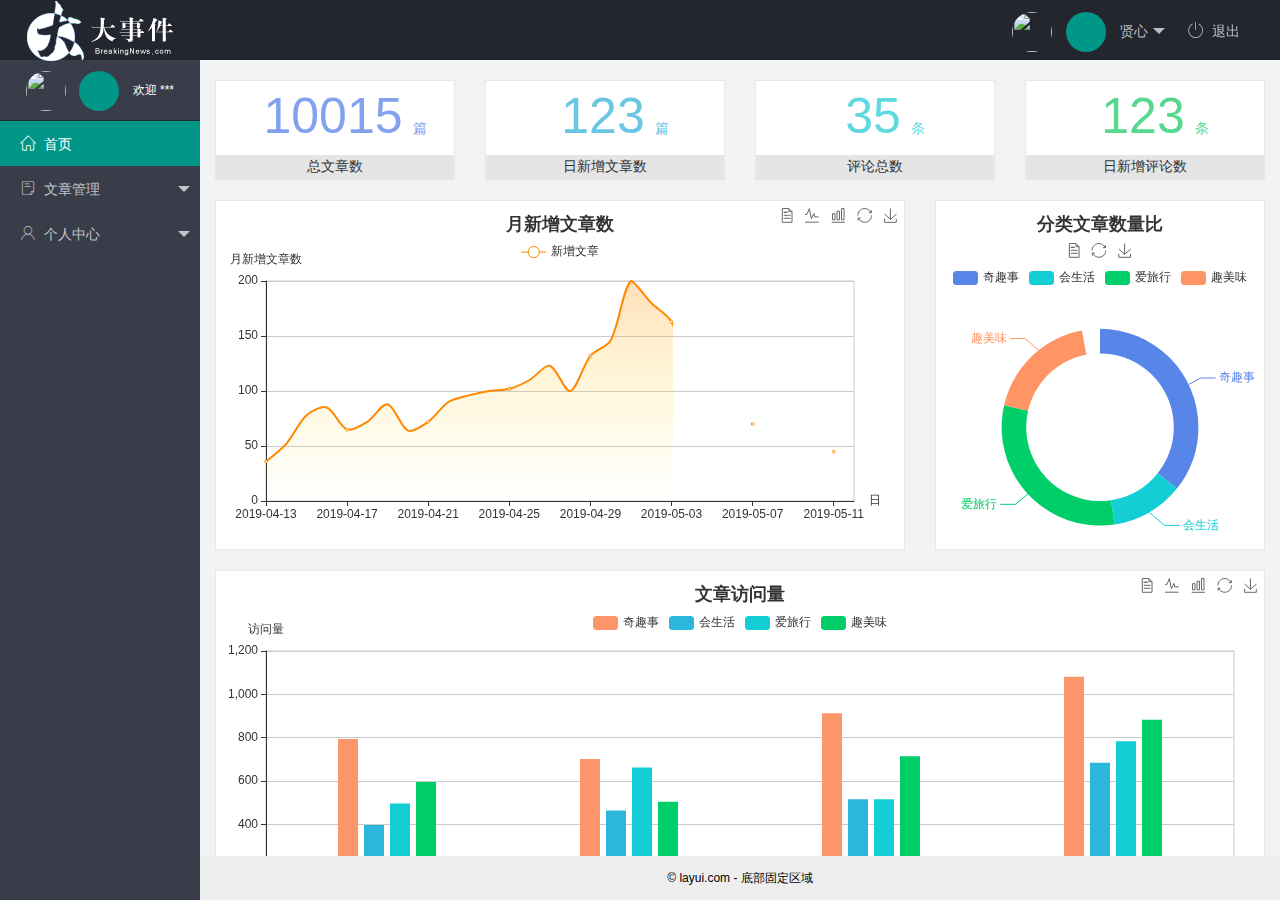
==== index.html @ 111c9eea "完成主页功能的开发" ====
<!DOCTYPE html>
<html>

<head>
    <meta charset="utf-8">
    <meta name="viewport" content="width=device-width, initial-scale=1, maximum-scale=1">
    <title>layout 后台大布局 - Layui</title>
    <!-- 导入layui样式表 -->
    <link rel="stylesheet" href="/assets/lib/layui/css/layui.css">
    <!-- 导入字体图标 -->
    <link rel="stylesheet" href="/assets/fonts/iconfont.css">
    <!-- 导入首页自己的样式 -->
    <link rel="stylesheet" href="/assets/css/index.css">
</head>

<body class="layui-layout-body">
    <div class="layui-layout layui-layout-admin">
        <div class="layui-header">
            <div class="layui-logo">
                <img src="/assets/images/logo.png" alt="">
            </div>
            <!-- 头部区域（可配合layui已有的水平导航） -->

            <ul class="layui-nav layui-layout-right">
                <li class="layui-nav-item">
                    <a href="javascript:;">
                        <img src="http://t.cn/RCzsdCq" class="layui-nav-img">
                        <span class="text-avatar"></span>
                        贤心
                    </a>
                    <dl class="layui-nav-child">
                        <dd><a href="">基本资料</a></dd>
                        <dd><a href="">更换头像</a></dd>
                        <dd><a href="">重置密码</a></dd>
                    </dl>
                </li>
                <li class="layui-nav-item"><a href="javascript:;" id="btnLogout">
                    <span class="iconfont icon-xxx icon-tuichu"></span>退出</a>
                </li>
            </ul>
        </div>

        <div class="layui-side layui-bg-black">
            <div class="layui-side-scroll">
                <div class="userinfo">
                    <img src="http://t.cn/RCzsdCq" class="layui-nav-img">
                    <span class="text-avatar"></span>
                    <span id="welcome">欢迎 ***</span>
                </div>
                <!-- 左侧导航区域（可配合layui已有的垂直导航） -->
                <ul class="layui-nav layui-nav-tree" lay-filter="test" lay-shrink="all">
                    <li class="layui-nav-item layui-this">
                        <a href="/home/dashboard.html" target="fm"><span class="iconfont icon-home "></span>首页</a>
                    </li>
                    <li class="layui-nav-item ">
                        <a class="" href="javascript:;"><span class="iconfont  icon-16"></span>文章管理</a>
                        <dl class="layui-nav-child">
                            <dd><a href="javascript:;">文章类别</a></dd>
                            <dd><a href="javascript:;">文章列表</a></dd>
                            <dd><a href="javascript:;">发表文章</a></dd>
                        </dl>
                    </li>
                    <li class="layui-nav-item">
                        <a href="javascript:;"><span class="iconfont  icon-user"></span>个人中心</a>
                        <dl class="layui-nav-child">
                            <dd><a href="javascript:;">基本资料</a></dd>
                            <dd><a href="javascript:;">更换头像</a></dd>
                            <dd><a href="javascript:;">重置密码</a></dd>
                        </dl>
                    </li>
                </ul>
            </div>
        </div>

        <div class="layui-body">
            <!-- 内容主体区域 -->
            <iframe name="fm" src="/home/dashboard.html" frameborder="0"></iframe>
        </div>

        <div class="layui-footer">
            <!-- 底部固定区域 -->
            © layui.com - 底部固定区域
        </div>
    </div>
 
    <!-- <script>
        //JavaScript代码区域
        layui.use('element', function () {
            var element = layui.element;

        });
    </script> -->

    <!-- 导入layui的js文件 -->
    <script src="/assets/lib/layui/layui.all.js"></script>
    <!-- 导入JQuery文件 -->
    <script src="/assets/lib/jquery.js"></script>
    <!-- 导入自己封装的baseAPI 文件-->
    <script src="/assets/js/baseAPI.js"></script>
    <!-- 导入自己的JS文件 -->
    <script src="/assets/js/index.js"></script>
</body>

</html>
---- assets/lib/layui/css/layui.css ----
/** layui-v2.5.5 MIT License By https://www.layui.com */
 .layui-inline,img{display:inline-block;vertical-align:middle}h1,h2,h3,h4,h5,h6{font-weight:400}.layui-edge,.layui-header,.layui-inline,.layui-main{position:relative}.layui-body,.layui-edge,.layui-elip{overflow:hidden}.layui-btn,.layui-edge,.layui-inline,img{vertical-align:middle}.layui-btn,.layui-disabled,.layui-icon,.layui-unselect{-moz-user-select:none;-webkit-user-select:none;-ms-user-select:none}.layui-elip,.layui-form-checkbox span,.layui-form-pane .layui-form-label{text-overflow:ellipsis;white-space:nowrap}.layui-breadcrumb,.layui-tree-btnGroup{visibility:hidden}blockquote,body,button,dd,div,dl,dt,form,h1,h2,h3,h4,h5,h6,input,li,ol,p,pre,td,textarea,th,ul{margin:0;padding:0;-webkit-tap-highlight-color:rgba(0,0,0,0)}a:active,a:hover{outline:0}img{border:none}li{list-style:none}table{border-collapse:collapse;border-spacing:0}h4,h5,h6{font-size:100%}button,input,optgroup,option,select,textarea{font-family:inherit;font-size:inherit;font-style:inherit;font-weight:inherit;outline:0}pre{white-space:pre-wrap;white-space:-moz-pre-wrap;white-space:-pre-wrap;white-space:-o-pre-wrap;word-wrap:break-word}body{line-height:24px;font:14px Helvetica Neue,Helvetica,PingFang SC,Tahoma,Arial,sans-serif}hr{height:1px;margin:10px 0;border:0;clear:both}a{color:#333;text-decoration:none}a:hover{color:#777}a cite{font-style:normal;*cursor:pointer}.layui-border-box,.layui-border-box *{box-sizing:border-box}.layui-box,.layui-box *{box-sizing:content-box}.layui-clear{clear:both;*zoom:1}.layui-clear:after{content:'\20';clear:both;*zoom:1;display:block;height:0}.layui-inline{*display:inline;*zoom:1}.layui-edge{display:inline-block;width:0;height:0;border-width:6px;border-style:dashed;border-color:transparent}.layui-edge-top{top:-4px;border-bottom-color:#999;border-bottom-style:solid}.layui-edge-right{border-left-color:#999;border-left-style:solid}.layui-edge-bottom{top:2px;border-top-color:#999;border-top-style:solid}.layui-edge-left{border-right-color:#999;border-right-style:solid}.layui-disabled,.layui-disabled:hover{color:#d2d2d2!important;cursor:not-allowed!important}.layui-circle{border-radius:100%}.layui-show{display:block!important}.layui-hide{display:none!important}@font-face{font-family:layui-icon;src:url(../font/iconfont.eot?v=250);src:url(../font/iconfont.eot?v=250#iefix) format('embedded-opentype'),url(../font/iconfont.woff2?v=250) format('woff2'),url(../font/iconfont.woff?v=250) format('woff'),url(../font/iconfont.ttf?v=250) format('truetype'),url(../font/iconfont.svg?v=250#layui-icon) format('svg')}.layui-icon{font-family:layui-icon!important;font-size:16px;font-style:normal;-webkit-font-smoothing:antialiased;-moz-osx-font-smoothing:grayscale}.layui-icon-reply-fill:before{content:"\e611"}.layui-icon-set-fill:before{content:"\e614"}.layui-icon-menu-fill:before{content:"\e60f"}.layui-icon-search:before{content:"\e615"}.layui-icon-share:before{content:"\e641"}.layui-icon-set-sm:before{content:"\e620"}.layui-icon-engine:before{content:"\e628"}.layui-icon-close:before{content:"\1006"}.layui-icon-close-fill:before{content:"\1007"}.layui-icon-chart-screen:before{content:"\e629"}.layui-icon-star:before{content:"\e600"}.layui-icon-circle-dot:before{content:"\e617"}.layui-icon-chat:before{content:"\e606"}.layui-icon-release:before{content:"\e609"}.layui-icon-list:before{content:"\e60a"}.layui-icon-chart:before{content:"\e62c"}.layui-icon-ok-circle:before{content:"\1005"}.layui-icon-layim-theme:before{content:"\e61b"}.layui-icon-table:before{content:"\e62d"}.layui-icon-right:before{content:"\e602"}.layui-icon-left:before{content:"\e603"}.layui-icon-cart-simple:before{content:"\e698"}.layui-icon-face-cry:before{content:"\e69c"}.layui-icon-face-smile:before{content:"\e6af"}.layui-icon-survey:before{content:"\e6b2"}.layui-icon-tree:before{content:"\e62e"}.layui-icon-upload-circle:before{content:"\e62f"}.layui-icon-add-circle:before{content:"\e61f"}.layui-icon-download-circle:before{content:"\e601"}.layui-icon-templeate-1:before{content:"\e630"}.layui-icon-util:before{content:"\e631"}.layui-icon-face-surprised:before{content:"\e664"}.layui-icon-edit:before{content:"\e642"}.layui-icon-speaker:before{content:"\e645"}.layui-icon-down:before{content:"\e61a"}.layui-icon-file:before{content:"\e621"}.layui-icon-layouts:before{content:"\e632"}.layui-icon-rate-half:before{content:"\e6c9"}.layui-icon-add-circle-fine:before{content:"\e608"}.layui-icon-prev-circle:before{content:"\e633"}.layui-icon-read:before{content:"\e705"}.layui-icon-404:before{content:"\e61c"}.layui-icon-carousel:before{content:"\e634"}.layui-icon-help:before{content:"\e607"}.layui-icon-code-circle:before{content:"\e635"}.layui-icon-water:before{content:"\e636"}.layui-icon-username:before{content:"\e66f"}.layui-icon-find-fill:before{content:"\e670"}.layui-icon-about:before{content:"\e60b"}.layui-icon-location:before{content:"\e715"}.layui-icon-up:before{content:"\e619"}.layui-icon-pause:before{content:"\e651"}.layui-icon-date:before{content:"\e637"}.layui-icon-layim-uploadfile:before{content:"\e61d"}.layui-icon-delete:before{content:"\e640"}.layui-icon-play:before{content:"\e652"}.layui-icon-top:before{content:"\e604"}.layui-icon-friends:before{content:"\e612"}.layui-icon-refresh-3:before{content:"\e9aa"}.layui-icon-ok:before{content:"\e605"}.layui-icon-layer:before{content:"\e638"}.layui-icon-face-smile-fine:before{content:"\e60c"}.layui-icon-dollar:before{content:"\e659"}.layui-icon-group:before{content:"\e613"}.layui-icon-layim-download:before{content:"\e61e"}.layui-icon-picture-fine:before{content:"\e60d"}.layui-icon-link:before{content:"\e64c"}.layui-icon-diamond:before{content:"\e735"}.layui-icon-log:before{content:"\e60e"}.layui-icon-rate-solid:before{content:"\e67a"}.layui-icon-fonts-del:before{content:"\e64f"}.layui-icon-unlink:before{content:"\e64d"}.layui-icon-fonts-clear:before{content:"\e639"}.layui-icon-triangle-r:before{content:"\e623"}.layui-icon-circle:before{content:"\e63f"}.layui-icon-radio:before{content:"\e643"}.layui-icon-align-center:before{content:"\e647"}.layui-icon-align-right:before{content:"\e648"}.layui-icon-align-left:before{content:"\e649"}.layui-icon-loading-1:before{content:"\e63e"}.layui-icon-return:before{content:"\e65c"}.layui-icon-fonts-strong:before{content:"\e62b"}.layui-icon-upload:before{content:"\e67c"}.layui-icon-dialogue:before{content:"\e63a"}.layui-icon-video:before{content:"\e6ed"}.layui-icon-headset:before{content:"\e6fc"}.layui-icon-cellphone-fine:before{content:"\e63b"}.layui-icon-add-1:before{content:"\e654"}.layui-icon-face-smile-b:before{content:"\e650"}.layui-icon-fonts-html:before{content:"\e64b"}.layui-icon-form:before{content:"\e63c"}.layui-icon-cart:before{content:"\e657"}.layui-icon-camera-fill:before{content:"\e65d"}.layui-icon-tabs:before{content:"\e62a"}.layui-icon-fonts-code:before{content:"\e64e"}.layui-icon-fire:before{content:"\e756"}.layui-icon-set:before{content:"\e716"}.layui-icon-fonts-u:before{content:"\e646"}.layui-icon-triangle-d:before{content:"\e625"}.layui-icon-tips:before{content:"\e702"}.layui-icon-picture:before{content:"\e64a"}.layui-icon-more-vertical:before{content:"\e671"}.layui-icon-flag:before{content:"\e66c"}.layui-icon-loading:before{content:"\e63d"}.layui-icon-fonts-i:before{content:"\e644"}.layui-icon-refresh-1:before{content:"\e666"}.layui-icon-rmb:before{content:"\e65e"}.layui-icon-home:before{content:"\e68e"}.layui-icon-user:before{content:"\e770"}.layui-icon-notice:before{content:"\e667"}.layui-icon-login-weibo:before{content:"\e675"}.layui-icon-voice:before{content:"\e688"}.layui-icon-upload-drag:before{content:"\e681"}.layui-icon-login-qq:before{content:"\e676"}.layui-icon-snowflake:before{content:"\e6b1"}.layui-icon-file-b:before{content:"\e655"}.layui-icon-template:before{content:"\e663"}.layui-icon-auz:before{content:"\e672"}.layui-icon-console:before{content:"\e665"}.layui-icon-app:before{content:"\e653"}.layui-icon-prev:before{content:"\e65a"}.layui-icon-website:before{content:"\e7ae"}.layui-icon-next:before{content:"\e65b"}.layui-icon-component:before{content:"\e857"}.layui-icon-more:before{content:"\e65f"}.layui-icon-login-wechat:before{content:"\e677"}.layui-icon-shrink-right:before{content:"\e668"}.layui-icon-spread-left:before{content:"\e66b"}.layui-icon-camera:before{content:"\e660"}.layui-icon-note:before{content:"\e66e"}.layui-icon-refresh:before{content:"\e669"}.layui-icon-female:before{content:"\e661"}.layui-icon-male:before{content:"\e662"}.layui-icon-password:before{content:"\e673"}.layui-icon-senior:before{content:"\e674"}.layui-icon-theme:before{content:"\e66a"}.layui-icon-tread:before{content:"\e6c5"}.layui-icon-praise:before{content:"\e6c6"}.layui-icon-star-fill:before{content:"\e658"}.layui-icon-rate:before{content:"\e67b"}.layui-icon-template-1:before{content:"\e656"}.layui-icon-vercode:before{content:"\e679"}.layui-icon-cellphone:before{content:"\e678"}.layui-icon-screen-full:before{content:"\e622"}.layui-icon-screen-restore:before{content:"\e758"}.layui-icon-cols:before{content:"\e610"}.layui-icon-export:before{content:"\e67d"}.layui-icon-print:before{content:"\e66d"}.layui-icon-slider:before{content:"\e714"}.layui-icon-addition:before{content:"\e624"}.layui-icon-subtraction:before{content:"\e67e"}.layui-icon-service:before{content:"\e626"}.layui-icon-transfer:before{content:"\e691"}.layui-main{width:1140px;margin:0 auto}.layui-header{z-index:1000;height:60px}.layui-header a:hover{transition:all .5s;-webkit-transition:all .5s}.layui-side{position:fixed;left:0;top:0;bottom:0;z-index:999;width:200px;overflow-x:hidden}.layui-side-scroll{position:relative;width:220px;height:100%;overflow-x:hidden}.layui-body{position:absolute;left:200px;right:0;top:0;bottom:0;z-index:998;width:auto;overflow-y:auto;box-sizing:border-box}.layui-layout-body{overflow:hidden}.layui-layout-admin .layui-header{background-color:#23262E}.layui-layout-admin .layui-side{top:60px;width:200px;overflow-x:hidden}.layui-layout-admin .layui-body{position:fixed;top:60px;bottom:44px}.layui-layout-admin .layui-main{width:auto;margin:0 15px}.layui-layout-admin .layui-footer{position:fixed;left:200px;right:0;bottom:0;height:44px;line-height:44px;padding:0 15px;background-color:#eee}.layui-layout-admin .layui-logo{position:absolute;left:0;top:0;width:200px;height:100%;line-height:60px;text-align:center;color:#009688;font-size:16px}.layui-layout-admin .layui-header .layui-nav{background:0 0}.layui-layout-left{position:absolute!important;left:200px;top:0}.layui-layout-right{position:absolute!important;right:0;top:0}.layui-container{position:relative;margin:0 auto;padding:0 15px;box-sizing:border-box}.layui-fluid{position:relative;margin:0 auto;padding:0 15px}.layui-row:after,.layui-row:before{content:'';display:block;clear:both}.layui-col-lg1,.layui-col-lg10,.layui-col-lg11,.layui-col-lg12,.layui-col-lg2,.layui-col-lg3,.layui-col-lg4,.layui-col-lg5,.layui-col-lg6,.layui-col-lg7,.layui-col-lg8,.layui-col-lg9,.layui-col-md1,.layui-col-md10,.layui-col-md11,.layui-col-md12,.layui-col-md2,.layui-col-md3,.layui-col-md4,.layui-col-md5,.layui-col-md6,.layui-col-md7,.layui-col-md8,.layui-col-md9,.layui-col-sm1,.layui-col-sm10,.layui-col-sm11,.layui-col-sm12,.layui-col-sm2,.layui-col-sm3,.layui-col-sm4,.layui-col-sm5,.layui-col-sm6,.layui-col-sm7,.layui-col-sm8,.layui-col-sm9,.layui-col-xs1,.layui-col-xs10,.layui-col-xs11,.layui-col-xs12,.layui-col-xs2,.layui-col-xs3,.layui-col-xs4,.layui-col-xs5,.layui-col-xs6,.layui-col-xs7,.layui-col-xs8,.layui-col-xs9{position:relative;display:block;box-sizing:border-box}.layui-col-xs1,.layui-col-xs10,.layui-col-xs11,.layui-col-xs12,.layui-col-xs2,.layui-col-xs3,.layui-col-xs4,.layui-col-xs5,.layui-col-xs6,.layui-col-xs7,.layui-col-xs8,.layui-col-xs9{float:left}.layui-col-xs1{width:8.33333333%}.layui-col-xs2{width:16.66666667%}.layui-col-xs3{width:25%}.layui-col-xs4{width:33.33333333%}.layui-col-xs5{width:41.66666667%}.layui-col-xs6{width:50%}.layui-col-xs7{width:58.33333333%}.layui-col-xs8{width:66.66666667%}.layui-col-xs9{width:75%}.layui-col-xs10{width:83.33333333%}.layui-col-xs11{width:91.66666667%}.layui-col-xs12{width:100%}.layui-col-xs-offset1{margin-left:8.33333333%}.layui-col-xs-offset2{margin-left:16.66666667%}.layui-col-xs-offset3{margin-left:25%}.layui-col-xs-offset4{margin-left:33.33333333%}.layui-col-xs-offset5{margin-left:41.66666667%}.layui-col-xs-offset6{margin-left:50%}.layui-col-xs-offset7{margin-left:58.33333333%}.layui-col-xs-offset8{margin-left:66.66666667%}.layui-col-xs-offset9{margin-left:75%}.layui-col-xs-offset10{margin-left:83.33333333%}.layui-col-xs-offset11{margin-left:91.66666667%}.layui-col-xs-offset12{margin-left:100%}@media screen and (max-width:768px){.layui-hide-xs{display:none!important}.layui-show-xs-block{display:block!important}.layui-show-xs-inline{display:inline!important}.layui-show-xs-inline-block{display:inline-block!important}}@media screen and (min-width:768px){.layui-container{width:750px}.layui-hide-sm{display:none!important}.layui-show-sm-block{display:block!important}.layui-show-sm-inline{display:inline!important}.layui-show-sm-inline-block{display:inline-block!important}.layui-col-sm1,.layui-col-sm10,.layui-col-sm11,.layui-col-sm12,.layui-col-sm2,.layui-col-sm3,.layui-col-sm4,.layui-col-sm5,.layui-col-sm6,.layui-col-sm7,.layui-col-sm8,.layui-col-sm9{float:left}.layui-col-sm1{width:8.33333333%}.layui-col-sm2{width:16.66666667%}.layui-col-sm3{width:25%}.layui-col-sm4{width:33.33333333%}.layui-col-sm5{width:41.66666667%}.layui-col-sm6{width:50%}.layui-col-sm7{width:58.33333333%}.layui-col-sm8{width:66.66666667%}.layui-col-sm9{width:75%}.layui-col-sm10{width:83.33333333%}.layui-col-sm11{width:91.66666667%}.layui-col-sm12{width:100%}.layui-col-sm-offset1{margin-left:8.33333333%}.layui-col-sm-offset2{margin-left:16.66666667%}.layui-col-sm-offset3{margin-left:25%}.layui-col-sm-offset4{margin-left:33.33333333%}.layui-col-sm-offset5{margin-left:41.66666667%}.layui-col-sm-offset6{margin-left:50%}.layui-col-sm-offset7{margin-left:58.33333333%}.layui-col-sm-offset8{margin-left:66.66666667%}.layui-col-sm-offset9{margin-left:75%}.layui-col-sm-offset10{margin-left:83.33333333%}.layui-col-sm-offset11{margin-left:91.66666667%}.layui-col-sm-offset12{margin-left:100%}}@media screen and (min-width:992px){.layui-container{width:970px}.layui-hide-md{display:none!important}.layui-show-md-block{display:block!important}.layui-show-md-inline{display:inline!important}.layui-show-md-inline-block{display:inline-block!important}.layui-col-md1,.layui-col-md10,.layui-col-md11,.layui-col-md12,.layui-col-md2,.layui-col-md3,.layui-col-md4,.layui-col-md5,.layui-col-md6,.layui-col-md7,.layui-col-md8,.layui-col-md9{float:left}.layui-col-md1{width:8.33333333%}.layui-col-md2{width:16.66666667%}.layui-col-md3{width:25%}.layui-col-md4{width:33.33333333%}.layui-col-md5{width:41.66666667%}.layui-col-md6{width:50%}.layui-col-md7{width:58.33333333%}.layui-col-md8{width:66.66666667%}.layui-col-md9{width:75%}.layui-col-md10{width:83.33333333%}.layui-col-md11{width:91.66666667%}.layui-col-md12{width:100%}.layui-col-md-offset1{margin-left:8.33333333%}.layui-col-md-offset2{margin-left:16.66666667%}.layui-col-md-offset3{margin-left:25%}.layui-col-md-offset4{margin-left:33.33333333%}.layui-col-md-offset5{margin-left:41.66666667%}.layui-col-md-offset6{margin-left:50%}.layui-col-md-offset7{margin-left:58.33333333%}.layui-col-md-offset8{margin-left:66.66666667%}.layui-col-md-offset9{margin-left:75%}.layui-col-md-offset10{margin-left:83.33333333%}.layui-col-md-offset11{margin-left:91.66666667%}.layui-col-md-offset12{margin-left:100%}}@media screen and (min-width:1200px){.layui-container{width:1170px}.layui-hide-lg{display:none!important}.layui-show-lg-block{display:block!important}.layui-show-lg-inline{display:inline!important}.layui-show-lg-inline-block{display:inline-block!important}.layui-col-lg1,.layui-col-lg10,.layui-col-lg11,.layui-col-lg12,.layui-col-lg2,.layui-col-lg3,.layui-col-lg4,.layui-col-lg5,.layui-col-lg6,.layui-col-lg7,.layui-col-lg8,.layui-col-lg9{float:left}.layui-col-lg1{width:8.33333333%}.layui-col-lg2{width:16.66666667%}.layui-col-lg3{width:25%}.layui-col-lg4{width:33.33333333%}.layui-col-lg5{width:41.66666667%}.layui-col-lg6{width:50%}.layui-col-lg7{width:58.33333333%}.layui-col-lg8{width:66.66666667%}.layui-col-lg9{width:75%}.layui-col-lg10{width:83.33333333%}.layui-col-lg11{width:91.66666667%}.layui-col-lg12{width:100%}.layui-col-lg-offset1{margin-left:8.33333333%}.layui-col-lg-offset2{margin-left:16.66666667%}.layui-col-lg-offset3{margin-left:25%}.layui-col-lg-offset4{margin-left:33.33333333%}.layui-col-lg-offset5{margin-left:41.66666667%}.layui-col-lg-offset6{margin-left:50%}.layui-col-lg-offset7{margin-left:58.33333333%}.layui-col-lg-offset8{margin-left:66.66666667%}.layui-col-lg-offset9{margin-left:75%}.layui-col-lg-offset10{margin-left:83.33333333%}.layui-col-lg-offset11{margin-left:91.66666667%}.layui-col-lg-offset12{margin-left:100%}}.layui-col-space1{margin:-.5px}.layui-col-space1>*{padding:.5px}.layui-col-space3{margin:-1.5px}.layui-col-space3>*{padding:1.5px}.layui-col-space5{margin:-2.5px}.layui-col-space5>*{padding:2.5px}.layui-col-space8{margin:-3.5px}.layui-col-space8>*{padding:3.5px}.layui-col-space10{margin:-5px}.layui-col-space10>*{padding:5px}.layui-col-space12{margin:-6px}.layui-col-space12>*{padding:6px}.layui-col-space15{margin:-7.5px}.layui-col-space15>*{padding:7.5px}.layui-col-space18{margin:-9px}.layui-col-space18>*{padding:9px}.layui-col-space20{margin:-10px}.layui-col-space20>*{padding:10px}.layui-col-space22{margin:-11px}.layui-col-space22>*{padding:11px}.layui-col-space25{margin:-12.5px}.layui-col-space25>*{padding:12.5px}.layui-col-space30{margin:-15px}.layui-col-space30>*{padding:15px}.layui-btn,.layui-input,.layui-select,.layui-textarea,.layui-upload-button{outline:0;-webkit-appearance:none;transition:all .3s;-webkit-transition:all .3s;box-sizing:border-box}.layui-elem-quote{margin-bottom:10px;padding:15px;line-height:22px;border-left:5px solid #009688;border-radius:0 2px 2px 0;background-color:#f2f2f2}.layui-quote-nm{border-style:solid;border-width:1px 1px 1px 5px;background:0 0}.layui-elem-field{margin-bottom:10px;padding:0;border-width:1px;border-style:solid}.layui-elem-field legend{margin-left:20px;padding:0 10px;font-size:20px;font-weight:300}.layui-field-title{margin:10px 0 20px;border-width:1px 0 0}.layui-field-box{padding:10px 15px}.layui-field-title .layui-field-box{padding:10px 0}.layui-progress{position:relative;height:6px;border-radius:20px;background-color:#e2e2e2}.layui-progress-bar{position:absolute;left:0;top:0;width:0;max-width:100%;height:6px;border-radius:20px;text-align:right;background-color:#5FB878;transition:all .3s;-webkit-transition:all .3s}.layui-progress-big,.layui-progress-big .layui-progress-bar{height:18px;line-height:18px}.layui-progress-text{position:relative;top:-20px;line-height:18px;font-size:12px;color:#666}.layui-progress-big .layui-progress-text{position:static;padding:0 10px;color:#fff}.layui-collapse{border-width:1px;border-style:solid;border-radius:2px}.layui-colla-content,.layui-colla-item{border-top-width:1px;border-top-style:solid}.layui-colla-item:first-child{border-top:none}.layui-colla-title{position:relative;height:42px;line-height:42px;padding:0 15px 0 35px;color:#333;background-color:#f2f2f2;cursor:pointer;font-size:14px;overflow:hidden}.layui-colla-content{display:none;padding:10px 15px;line-height:22px;color:#666}.layui-colla-icon{position:absolute;left:15px;top:0;font-size:14px}.layui-card{margin-bottom:15px;border-radius:2px;background-color:#fff;box-shadow:0 1px 2px 0 rgba(0,0,0,.05)}.layui-card:last-child{margin-bottom:0}.layui-card-header{position:relative;height:42px;line-height:42px;padding:0 15px;border-bottom:1px solid #f6f6f6;color:#333;border-radius:2px 2px 0 0;font-size:14px}.layui-bg-black,.layui-bg-blue,.layui-bg-cyan,.layui-bg-green,.layui-bg-orange,.layui-bg-red{color:#fff!important}.layui-card-body{position:relative;padding:10px 15px;line-height:24px}.layui-card-body[pad15]{padding:15px}.layui-card-body[pad20]{padding:20px}.layui-card-body .layui-table{margin:5px 0}.layui-card .layui-tab{margin:0}.layui-panel-window{position:relative;padding:15px;border-radius:0;border-top:5px solid #E6E6E6;background-color:#fff}.layui-auxiliar-moving{position:fixed;left:0;right:0;top:0;bottom:0;width:100%;height:100%;background:0 0;z-index:9999999999}.layui-form-label,.layui-form-mid,.layui-form-select,.layui-input-block,.layui-input-inline,.layui-textarea{position:relative}.layui-bg-red{background-color:#FF5722!important}.layui-bg-orange{background-color:#FFB800!important}.layui-bg-green{background-color:#009688!important}.layui-bg-cyan{background-color:#2F4056!important}.layui-bg-blue{background-color:#1E9FFF!important}.layui-bg-black{background-color:#393D49!important}.layui-bg-gray{background-color:#eee!important;color:#666!important}.layui-badge-rim,.layui-colla-content,.layui-colla-item,.layui-collapse,.layui-elem-field,.layui-form-pane .layui-form-item[pane],.layui-form-pane .layui-form-label,.layui-input,.layui-layedit,.layui-layedit-tool,.layui-quote-nm,.layui-select,.layui-tab-bar,.layui-tab-card,.layui-tab-title,.layui-tab-title .layui-this:after,.layui-textarea{border-color:#e6e6e6}.layui-timeline-item:before,hr{background-color:#e6e6e6}.layui-text{line-height:22px;font-size:14px;color:#666}.layui-text h1,.layui-text h2,.layui-text h3{font-weight:500;color:#333}.layui-text h1{font-size:30px}.layui-text h2{font-size:24px}.layui-text h3{font-size:18px}.layui-text a:not(.layui-btn){color:#01AAED}.layui-text a:not(.layui-btn):hover{text-decoration:underline}.layui-text ul{padding:5px 0 5px 15px}.layui-text ul li{margin-top:5px;list-style-type:disc}.layui-text em,.layui-word-aux{color:#999!important;padding:0 5px!important}.layui-btn{display:inline-block;height:38px;line-height:38px;padding:0 18px;background-color:#009688;color:#fff;white-space:nowrap;text-align:center;font-size:14px;border:none;border-radius:2px;cursor:pointer}.layui-btn:hover{opacity:.8;filter:alpha(opacity=80);color:#fff}.layui-btn:active{opacity:1;filter:alpha(opacity=100)}.layui-btn+.layui-btn{margin-left:10px}.layui-btn-container{font-size:0}.layui-btn-container .layui-btn{margin-right:10px;margin-bottom:10px}.layui-btn-container .layui-btn+.layui-btn{margin-left:0}.layui-table .layui-btn-container .layui-btn{margin-bottom:9px}.layui-btn-radius{border-radius:100px}.layui-btn .layui-icon{margin-right:3px;font-size:18px;vertical-align:bottom;vertical-align:middle\9}.layui-btn-primary{border:1px solid #C9C9C9;background-color:#fff;color:#555}.layui-btn-primary:hover{border-color:#009688;color:#333}.layui-btn-normal{background-color:#1E9FFF}.layui-btn-warm{background-color:#FFB800}.layui-btn-danger{background-color:#FF5722}.layui-btn-checked{background-color:#5FB878}.layui-btn-disabled,.layui-btn-disabled:active,.layui-btn-disabled:hover{border:1px solid #e6e6e6;background-color:#FBFBFB;color:#C9C9C9;cursor:not-allowed;opacity:1}.layui-btn-lg{height:44px;line-height:44px;padding:0 25px;font-size:16px}.layui-btn-sm{height:30px;line-height:30px;padding:0 10px;font-size:12px}.layui-btn-sm i{font-size:16px!important}.layui-btn-xs{height:22px;line-height:22px;padding:0 5px;font-size:12px}.layui-btn-xs i{font-size:14px!important}.layui-btn-group{display:inline-block;vertical-align:middle;font-size:0}.layui-btn-group .layui-btn{margin-left:0!important;margin-right:0!important;border-left:1px solid rgba(255,255,255,.5);border-radius:0}.layui-btn-group .layui-btn-primary{border-left:none}.layui-btn-group .layui-btn-primary:hover{border-color:#C9C9C9;color:#009688}.layui-btn-group .layui-btn:first-child{border-left:none;border-radius:2px 0 0 2px}.layui-btn-group .layui-btn-primary:first-child{border-left:1px solid #c9c9c9}.layui-btn-group .layui-btn:last-child{border-radius:0 2px 2px 0}.layui-btn-group .layui-btn+.layui-btn{margin-left:0}.layui-btn-group+.layui-btn-group{margin-left:10px}.layui-btn-fluid{width:100%}.layui-input,.layui-select,.layui-textarea{height:38px;line-height:1.3;line-height:38px\9;border-width:1px;border-style:solid;background-color:#fff;border-radius:2px}.layui-input::-webkit-input-placeholder,.layui-select::-webkit-input-placeholder,.layui-textarea::-webkit-input-placeholder{line-height:1.3}.layui-input,.layui-textarea{display:block;width:100%;padding-left:10px}.layui-input:hover,.layui-textarea:hover{border-color:#D2D2D2!important}.layui-input:focus,.layui-textarea:focus{border-color:#C9C9C9!important}.layui-textarea{min-height:100px;height:auto;line-height:20px;padding:6px 10px;resize:vertical}.layui-select{padding:0 10px}.layui-form input[type=checkbox],.layui-form input[type=radio],.layui-form select{display:none}.layui-form [lay-ignore]{display:initial}.layui-form-item{margin-bottom:15px;clear:both;*zoom:1}.layui-form-item:after{content:'\20';clear:both;*zoom:1;display:block;height:0}.layui-form-label{float:left;display:block;padding:9px 15px;width:80px;font-weight:400;line-height:20px;text-align:right}.layui-form-label-col{display:block;float:none;padding:9px 0;line-height:20px;text-align:left}.layui-form-item .layui-inline{margin-bottom:5px;margin-right:10px}.layui-input-block{margin-left:110px;min-height:36px}.layui-input-inline{display:inline-block;vertical-align:middle}.layui-form-item .layui-input-inline{float:left;width:190px;margin-right:10px}.layui-form-text .layui-input-inline{width:auto}.layui-form-mid{float:left;display:block;padding:9px 0!important;line-height:20px;margin-right:10px}.layui-form-danger+.layui-form-select .layui-input,.layui-form-danger:focus{border-color:#FF5722!important}.layui-form-select .layui-input{padding-right:30px;cursor:pointer}.layui-form-select .layui-edge{position:absolute;right:10px;top:50%;margin-top:-3px;cursor:pointer;border-width:6px;border-top-color:#c2c2c2;border-top-style:solid;transition:all .3s;-webkit-transition:all .3s}.layui-form-select dl{display:none;position:absolute;left:0;top:42px;padding:5px 0;z-index:899;min-width:100%;border:1px solid #d2d2d2;max-height:300px;overflow-y:auto;background-color:#fff;border-radius:2px;box-shadow:0 2px 4px rgba(0,0,0,.12);box-sizing:border-box}.layui-form-select dl dd,.layui-form-select dl dt{padding:0 10px;line-height:36px;white-space:nowrap;overflow:hidden;text-overflow:ellipsis}.layui-form-select dl dt{font-size:12px;color:#999}.layui-form-select dl dd{cursor:pointer}.layui-form-select dl dd:hover{background-color:#f2f2f2;-webkit-transition:.5s all;transition:.5s all}.layui-form-select .layui-select-group dd{padding-left:20px}.layui-form-select dl dd.layui-select-tips{padding-left:10px!important;color:#999}.layui-form-select dl dd.layui-this{background-color:#5FB878;color:#fff}.layui-form-checkbox,.layui-form-select dl dd.layui-disabled{background-color:#fff}.layui-form-selected dl{display:block}.layui-form-checkbox,.layui-form-checkbox *,.layui-form-switch{display:inline-block;vertical-align:middle}.layui-form-selected .layui-edge{margin-top:-9px;-webkit-transform:rotate(180deg);transform:rotate(180deg);margin-top:-3px\9}:root .layui-form-selected .layui-edge{margin-top:-9px\0/IE9}.layui-form-selectup dl{top:auto;bottom:42px}.layui-select-none{margin:5px 0;text-align:center;color:#999}.layui-select-disabled .layui-disabled{border-color:#eee!important}.layui-select-disabled .layui-edge{border-top-color:#d2d2d2}.layui-form-checkbox{position:relative;height:30px;line-height:30px;margin-right:10px;padding-right:30px;cursor:pointer;font-size:0;-webkit-transition:.1s linear;transition:.1s linear;box-sizing:border-box}.layui-form-checkbox span{padding:0 10px;height:100%;font-size:14px;border-radius:2px 0 0 2px;background-color:#d2d2d2;color:#fff;overflow:hidden}.layui-form-checkbox:hover span{background-color:#c2c2c2}.layui-form-checkbox i{position:absolute;right:0;top:0;width:30px;height:28px;border:1px solid #d2d2d2;border-left:none;border-radius:0 2px 2px 0;color:#fff;font-size:20px;text-align:center}.layui-form-checkbox:hover i{border-color:#c2c2c2;color:#c2c2c2}.layui-form-checked,.layui-form-checked:hover{border-color:#5FB878}.layui-form-checked span,.layui-form-checked:hover span{background-color:#5FB878}.layui-form-checked i,.layui-form-checked:hover i{color:#5FB878}.layui-form-item .layui-form-checkbox{margin-top:4px}.layui-form-checkbox[lay-skin=primary]{height:auto!important;line-height:normal!important;min-width:18px;min-height:18px;border:none!important;margin-right:0;padding-left:28px;padding-right:0;background:0 0}.layui-form-checkbox[lay-skin=primary] span{padding-left:0;padding-right:15px;line-height:18px;background:0 0;color:#666}.layui-form-checkbox[lay-skin=primary] i{right:auto;left:0;width:16px;height:16px;line-height:16px;border:1px solid #d2d2d2;font-size:12px;border-radius:2px;background-color:#fff;-webkit-transition:.1s linear;transition:.1s linear}.layui-form-checkbox[lay-skin=primary]:hover i{border-color:#5FB878;color:#fff}.layui-form-checked[lay-skin=primary] i{border-color:#5FB878!important;background-color:#5FB878;color:#fff}.layui-checkbox-disbaled[lay-skin=primary] span{background:0 0!important;color:#c2c2c2}.layui-checkbox-disbaled[lay-skin=primary]:hover i{border-color:#d2d2d2}.layui-form-item .layui-form-checkbox[lay-skin=primary]{margin-top:10px}.layui-form-switch{position:relative;height:22px;line-height:22px;min-width:35px;padding:0 5px;margin-top:8px;border:1px solid #d2d2d2;border-radius:20px;cursor:pointer;background-color:#fff;-webkit-transition:.1s linear;transition:.1s linear}.layui-form-switch i{position:absolute;left:5px;top:3px;width:16px;height:16px;border-radius:20px;background-color:#d2d2d2;-webkit-transition:.1s linear;transition:.1s linear}.layui-form-switch em{position:relative;top:0;width:25px;margin-left:21px;padding:0!important;text-align:center!important;color:#999!important;font-style:normal!important;font-size:12px}.layui-form-onswitch{border-color:#5FB878;background-color:#5FB878}.layui-checkbox-disbaled,.layui-checkbox-disbaled i{border-color:#e2e2e2!important}.layui-form-onswitch i{left:100%;margin-left:-21px;background-color:#fff}.layui-form-onswitch em{margin-left:5px;margin-right:21px;color:#fff!important}.layui-checkbox-disbaled span{background-color:#e2e2e2!important}.layui-checkbox-disbaled:hover i{color:#fff!important}[lay-radio]{display:none}.layui-form-radio,.layui-form-radio *{display:inline-block;vertical-align:middle}.layui-form-radio{line-height:28px;margin:6px 10px 0 0;padding-right:10px;cursor:pointer;font-size:0}.layui-form-radio *{font-size:14px}.layui-form-radio>i{margin-right:8px;font-size:22px;color:#c2c2c2}.layui-form-radio>i:hover,.layui-form-radioed>i{color:#5FB878}.layui-radio-disbaled>i{color:#e2e2e2!important}.layui-form-pane .layui-form-label{width:110px;padding:8px 15px;height:38px;line-height:20px;border-width:1px;border-style:solid;border-radius:2px 0 0 2px;text-align:center;background-color:#FBFBFB;overflow:hidden;box-sizing:border-box}.layui-form-pane .layui-input-inline{margin-left:-1px}.layui-form-pane .layui-input-block{margin-left:110px;left:-1px}.layui-form-pane .layui-input{border-radius:0 2px 2px 0}.layui-form-pane .layui-form-text .layui-form-label{float:none;width:100%;border-radius:2px;box-sizing:border-box;text-align:left}.layui-form-pane .layui-form-text .layui-input-inline{display:block;margin:0;top:-1px;clear:both}.layui-form-pane .layui-form-text .layui-input-block{margin:0;left:0;top:-1px}.layui-form-pane .layui-form-text .layui-textarea{min-height:100px;border-radius:0 0 2px 2px}.layui-form-pane .layui-form-checkbox{margin:4px 0 4px 10px}.layui-form-pane .layui-form-radio,.layui-form-pane .layui-form-switch{margin-top:6px;margin-left:10px}.layui-form-pane .layui-form-item[pane]{position:relative;border-width:1px;border-style:solid}.layui-form-pane .layui-form-item[pane] .layui-form-label{position:absolute;left:0;top:0;height:100%;border-width:0 1px 0 0}.layui-form-pane .layui-form-item[pane] .layui-input-inline{margin-left:110px}@media screen and (max-width:450px){.layui-form-item .layui-form-label{text-overflow:ellipsis;overflow:hidden;white-space:nowrap}.layui-form-item .layui-inline{display:block;margin-right:0;margin-bottom:20px;clear:both}.layui-form-item .layui-inline:after{content:'\20';clear:both;display:block;height:0}.layui-form-item .layui-input-inline{display:block;float:none;left:-3px;width:auto;margin:0 0 10px 112px}.layui-form-item .layui-input-inline+.layui-form-mid{margin-left:110px;top:-5px;padding:0}.layui-form-item .layui-form-checkbox{margin-right:5px;margin-bottom:5px}}.layui-layedit{border-width:1px;border-style:solid;border-radius:2px}.layui-layedit-tool{padding:3px 5px;border-bottom-width:1px;border-bottom-style:solid;font-size:0}.layedit-tool-fixed{position:fixed;top:0;border-top:1px solid #e2e2e2}.layui-layedit-tool .layedit-tool-mid,.layui-layedit-tool .layui-icon{display:inline-block;vertical-align:middle;text-align:center;font-size:14px}.layui-layedit-tool .layui-icon{position:relative;width:32px;height:30px;line-height:30px;margin:3px 5px;color:#777;cursor:pointer;border-radius:2px}.layui-layedit-tool .layui-icon:hover{color:#393D49}.layui-layedit-tool .layui-icon:active{color:#000}.layui-layedit-tool .layedit-tool-active{background-color:#e2e2e2;color:#000}.layui-layedit-tool .layui-disabled,.layui-layedit-tool .layui-disabled:hover{color:#d2d2d2;cursor:not-allowed}.layui-layedit-tool .layedit-tool-mid{width:1px;height:18px;margin:0 10px;background-color:#d2d2d2}.layedit-tool-html{width:50px!important;font-size:30px!important}.layedit-tool-b,.layedit-tool-code,.layedit-tool-help{font-size:16px!important}.layedit-tool-d,.layedit-tool-face,.layedit-tool-image,.layedit-tool-unlink{font-size:18px!important}.layedit-tool-image input{position:absolute;font-size:0;left:0;top:0;width:100%;height:100%;opacity:.01;filter:Alpha(opacity=1);cursor:pointer}.layui-layedit-iframe iframe{display:block;width:100%}#LAY_layedit_code{overflow:hidden}.layui-laypage{display:inline-block;*display:inline;*zoom:1;vertical-align:middle;margin:10px 0;font-size:0}.layui-laypage>a:first-child,.layui-laypage>a:first-child em{border-radius:2px 0 0 2px}.layui-laypage>a:last-child,.layui-laypage>a:last-child em{border-radius:0 2px 2px 0}.layui-laypage>:first-child{margin-left:0!important}.layui-laypage>:last-child{margin-right:0!important}.layui-laypage a,.layui-laypage button,.layui-laypage input,.layui-laypage select,.layui-laypage span{border:1px solid #e2e2e2}.layui-laypage a,.layui-laypage span{display:inline-block;*display:inline;*zoom:1;vertical-align:middle;padding:0 15px;height:28px;line-height:28px;margin:0 -1px 5px 0;background-color:#fff;color:#333;font-size:12px}.layui-flow-more a *,.layui-laypage input,.layui-table-view select[lay-ignore]{display:inline-block}.layui-laypage a:hover{color:#009688}.layui-laypage em{font-style:normal}.layui-laypage .layui-laypage-spr{color:#999;font-weight:700}.layui-laypage a{text-decoration:none}.layui-laypage .layui-laypage-curr{position:relative}.layui-laypage .layui-laypage-curr em{position:relative;color:#fff}.layui-laypage .layui-laypage-curr .layui-laypage-em{position:absolute;left:-1px;top:-1px;padding:1px;width:100%;height:100%;background-color:#009688}.layui-laypage-em{border-radius:2px}.layui-laypage-next em,.layui-laypage-prev em{font-family:Sim sun;font-size:16px}.layui-laypage .layui-laypage-count,.layui-laypage .layui-laypage-limits,.layui-laypage .layui-laypage-refresh,.layui-laypage .layui-laypage-skip{margin-left:10px;margin-right:10px;padding:0;border:none}.layui-laypage .layui-laypage-limits,.layui-laypage .layui-laypage-refresh{vertical-align:top}.layui-laypage .layui-laypage-refresh i{font-size:18px;cursor:pointer}.layui-laypage select{height:22px;padding:3px;border-radius:2px;cursor:pointer}.layui-laypage .layui-laypage-skip{height:30px;line-height:30px;color:#999}.layui-laypage button,.layui-laypage input{height:30px;line-height:30px;border-radius:2px;vertical-align:top;background-color:#fff;box-sizing:border-box}.layui-laypage input{width:40px;margin:0 10px;padding:0 3px;text-align:center}.layui-laypage input:focus,.layui-laypage select:focus{border-color:#009688!important}.layui-laypage button{margin-left:10px;padding:0 10px;cursor:pointer}.layui-table,.layui-table-view{margin:10px 0}.layui-flow-more{margin:10px 0;text-align:center;color:#999;font-size:14px}.layui-flow-more a{height:32px;line-height:32px}.layui-flow-more a *{vertical-align:top}.layui-flow-more a cite{padding:0 20px;border-radius:3px;background-color:#eee;color:#333;font-style:normal}.layui-flow-more a cite:hover{opacity:.8}.layui-flow-more a i{font-size:30px;color:#737383}.layui-table{width:100%;background-color:#fff;color:#666}.layui-table tr{transition:all .3s;-webkit-transition:all .3s}.layui-table th{text-align:left;font-weight:400}.layui-table tbody tr:hover,.layui-table thead tr,.layui-table-click,.layui-table-header,.layui-table-hover,.layui-table-mend,.layui-table-patch,.layui-table-tool,.layui-table-total,.layui-table-total tr,.layui-table[lay-even] tr:nth-child(even){background-color:#f2f2f2}.layui-table td,.layui-table th,.layui-table-col-set,.layui-table-fixed-r,.layui-table-grid-down,.layui-table-header,.layui-table-page,.layui-table-tips-main,.layui-table-tool,.layui-table-total,.layui-table-view,.layui-table[lay-skin=line],.layui-table[lay-skin=row]{border-width:1px;border-style:solid;border-color:#e6e6e6}.layui-table td,.layui-table th{position:relative;padding:9px 15px;min-height:20px;line-height:20px;font-size:14px}.layui-table[lay-skin=line] td,.layui-table[lay-skin=line] th{border-width:0 0 1px}.layui-table[lay-skin=row] td,.layui-table[lay-skin=row] th{border-width:0 1px 0 0}.layui-table[lay-skin=nob] td,.layui-table[lay-skin=nob] th{border:none}.layui-table img{max-width:100px}.layui-table[lay-size=lg] td,.layui-table[lay-size=lg] th{padding:15px 30px}.layui-table-view .layui-table[lay-size=lg] .layui-table-cell{height:40px;line-height:40px}.layui-table[lay-size=sm] td,.layui-table[lay-size=sm] th{font-size:12px;padding:5px 10px}.layui-table-view .layui-table[lay-size=sm] .layui-table-cell{height:20px;line-height:20px}.layui-table[lay-data]{display:none}.layui-table-box{position:relative;overflow:hidden}.layui-table-view .layui-table{position:relative;width:auto;margin:0}.layui-table-view .layui-table[lay-skin=line]{border-width:0 1px 0 0}.layui-table-view .layui-table[lay-skin=row]{border-width:0 0 1px}.layui-table-view .layui-table td,.layui-table-view .layui-table th{padding:5px 0;border-top:none;border-left:none}.layui-table-view .layui-table th.layui-unselect .layui-table-cell span{cursor:pointer}.layui-table-view .layui-table td{cursor:default}.layui-table-view .layui-table td[data-edit=text]{cursor:text}.layui-table-view .layui-form-checkbox[lay-skin=primary] i{width:18px;height:18px}.layui-table-view .layui-form-radio{line-height:0;padding:0}.layui-table-view .layui-form-radio>i{margin:0;font-size:20px}.layui-table-init{position:absolute;left:0;top:0;width:100%;height:100%;text-align:center;z-index:110}.layui-table-init .layui-icon{position:absolute;left:50%;top:50%;margin:-15px 0 0 -15px;font-size:30px;color:#c2c2c2}.layui-table-header{border-width:0 0 1px;overflow:hidden}.layui-table-header .layui-table{margin-bottom:-1px}.layui-table-tool .layui-inline[lay-event]{position:relative;width:26px;height:26px;padding:5px;line-height:16px;margin-right:10px;text-align:center;color:#333;border:1px solid #ccc;cursor:pointer;-webkit-transition:.5s all;transition:.5s all}.layui-table-tool .layui-inline[lay-event]:hover{border:1px solid #999}.layui-table-tool-temp{padding-right:120px}.layui-table-tool-self{position:absolute;right:17px;top:10px}.layui-table-tool .layui-table-tool-self .layui-inline[lay-event]{margin:0 0 0 10px}.layui-table-tool-panel{position:absolute;top:29px;left:-1px;padding:5px 0;min-width:150px;min-height:40px;border:1px solid #d2d2d2;text-align:left;overflow-y:auto;background-color:#fff;box-shadow:0 2px 4px rgba(0,0,0,.12)}.layui-table-cell,.layui-table-tool-panel li{overflow:hidden;text-overflow:ellipsis;white-space:nowrap}.layui-table-tool-panel li{padding:0 10px;line-height:30px;-webkit-transition:.5s all;transition:.5s all}.layui-table-tool-panel li .layui-form-checkbox[lay-skin=primary]{width:100%;padding-left:28px}.layui-table-tool-panel li:hover{background-color:#f2f2f2}.layui-table-tool-panel li .layui-form-checkbox[lay-skin=primary] i{position:absolute;left:0;top:0}.layui-table-tool-panel li .layui-form-checkbox[lay-skin=primary] span{padding:0}.layui-table-tool .layui-table-tool-self .layui-table-tool-panel{left:auto;right:-1px}.layui-table-col-set{position:absolute;right:0;top:0;width:20px;height:100%;border-width:0 0 0 1px;background-color:#fff}.layui-table-sort{width:10px;height:20px;margin-left:5px;cursor:pointer!important}.layui-table-sort .layui-edge{position:absolute;left:5px;border-width:5px}.layui-table-sort .layui-table-sort-asc{top:3px;border-top:none;border-bottom-style:solid;border-bottom-color:#b2b2b2}.layui-table-sort .layui-table-sort-asc:hover{border-bottom-color:#666}.layui-table-sort .layui-table-sort-desc{bottom:5px;border-bottom:none;border-top-style:solid;border-top-color:#b2b2b2}.layui-table-sort .layui-table-sort-desc:hover{border-top-color:#666}.layui-table-sort[lay-sort=asc] .layui-table-sort-asc{border-bottom-color:#000}.layui-table-sort[lay-sort=desc] .layui-table-sort-desc{border-top-color:#000}.layui-table-cell{height:28px;line-height:28px;padding:0 15px;position:relative;box-sizing:border-box}.layui-table-cell .layui-form-checkbox[lay-skin=primary]{top:-1px;padding:0}.layui-table-cell .layui-table-link{color:#01AAED}.laytable-cell-checkbox,.laytable-cell-numbers,.laytable-cell-radio,.laytable-cell-space{padding:0;text-align:center}.layui-table-body{position:relative;overflow:auto;margin-right:-1px;margin-bottom:-1px}.layui-table-body .layui-none{line-height:26px;padding:15px;text-align:center;color:#999}.layui-table-fixed{position:absolute;left:0;top:0;z-index:101}.layui-table-fixed .layui-table-body{overflow:hidden}.layui-table-fixed-l{box-shadow:0 -1px 8px rgba(0,0,0,.08)}.layui-table-fixed-r{left:auto;right:-1px;border-width:0 0 0 1px;box-shadow:-1px 0 8px rgba(0,0,0,.08)}.layui-table-fixed-r .layui-table-header{position:relative;overflow:visible}.layui-table-mend{position:absolute;right:-49px;top:0;height:100%;width:50px}.layui-table-tool{position:relative;z-index:890;width:100%;min-height:50px;line-height:30px;padding:10px 15px;border-width:0 0 1px}.layui-table-tool .layui-btn-container{margin-bottom:-10px}.layui-table-page,.layui-table-total{border-width:1px 0 0;margin-bottom:-1px;overflow:hidden}.layui-table-page{position:relative;width:100%;padding:7px 7px 0;height:41px;font-size:12px;white-space:nowrap}.layui-table-page>div{height:26px}.layui-table-page .layui-laypage{margin:0}.layui-table-page .layui-laypage a,.layui-table-page .layui-laypage span{height:26px;line-height:26px;margin-bottom:10px;border:none;background:0 0}.layui-table-page .layui-laypage a,.layui-table-page .layui-laypage span.layui-laypage-curr{padding:0 12px}.layui-table-page .layui-laypage span{margin-left:0;padding:0}.layui-table-page .layui-laypage .layui-laypage-prev{margin-left:-7px!important}.layui-table-page .layui-laypage .layui-laypage-curr .layui-laypage-em{left:0;top:0;padding:0}.layui-table-page .layui-laypage button,.layui-table-page .layui-laypage input{height:26px;line-height:26px}.layui-table-page .layui-laypage input{width:40px}.layui-table-page .layui-laypage button{padding:0 10px}.layui-table-page select{height:18px}.layui-table-patch .layui-table-cell{padding:0;width:30px}.layui-table-edit{position:absolute;left:0;top:0;width:100%;height:100%;padding:0 14px 1px;border-radius:0;box-shadow:1px 1px 20px rgba(0,0,0,.15)}.layui-table-edit:focus{border-color:#5FB878!important}select.layui-table-edit{padding:0 0 0 10px;border-color:#C9C9C9}.layui-table-view .layui-form-checkbox,.layui-table-view .layui-form-radio,.layui-table-view .layui-form-switch{top:0;margin:0;box-sizing:content-box}.layui-table-view .layui-form-checkbox{top:-1px;height:26px;line-height:26px}.layui-table-view .layui-form-checkbox i{height:26px}.layui-table-grid .layui-table-cell{overflow:visible}.layui-table-grid-down{position:absolute;top:0;right:0;width:26px;height:100%;padding:5px 0;border-width:0 0 0 1px;text-align:center;background-color:#fff;color:#999;cursor:pointer}.layui-table-grid-down .layui-icon{position:absolute;top:50%;left:50%;margin:-8px 0 0 -8px}.layui-table-grid-down:hover{background-color:#fbfbfb}body .layui-table-tips .layui-layer-content{background:0 0;padding:0;box-shadow:0 1px 6px rgba(0,0,0,.12)}.layui-table-tips-main{margin:-44px 0 0 -1px;max-height:150px;padding:8px 15px;font-size:14px;overflow-y:scroll;background-color:#fff;color:#666}.layui-table-tips-c{position:absolute;right:-3px;top:-13px;width:20px;height:20px;padding:3px;cursor:pointer;background-color:#666;border-radius:50%;color:#fff}.layui-table-tips-c:hover{background-color:#777}.layui-table-tips-c:before{position:relative;right:-2px}.layui-upload-file{display:none!important;opacity:.01;filter:Alpha(opacity=1)}.layui-upload-drag,.layui-upload-form,.layui-upload-wrap{display:inline-block}.layui-upload-list{margin:10px 0}.layui-upload-choose{padding:0 10px;color:#999}.layui-upload-drag{position:relative;padding:30px;border:1px dashed #e2e2e2;background-color:#fff;text-align:center;cursor:pointer;color:#999}.layui-upload-drag .layui-icon{font-size:50px;color:#009688}.layui-upload-drag[lay-over]{border-color:#009688}.layui-upload-iframe{position:absolute;width:0;height:0;border:0;visibility:hidden}.layui-upload-wrap{position:relative;vertical-align:middle}.layui-upload-wrap .layui-upload-file{display:block!important;position:absolute;left:0;top:0;z-index:10;font-size:100px;width:100%;height:100%;opacity:.01;filter:Alpha(opacity=1);cursor:pointer}.layui-transfer-active,.layui-transfer-box{display:inline-block;vertical-align:middle}.layui-transfer-box,.layui-transfer-header,.layui-transfer-search{border-width:0;border-style:solid;border-color:#e6e6e6}.layui-transfer-box{position:relative;border-width:1px;width:200px;height:360px;border-radius:2px;background-color:#fff}.layui-transfer-box .layui-form-checkbox{width:100%;margin:0!important}.layui-transfer-header{height:38px;line-height:38px;padding:0 10px;border-bottom-width:1px}.layui-transfer-search{position:relative;padding:10px;border-bottom-width:1px}.layui-transfer-search .layui-input{height:32px;padding-left:30px;font-size:12px}.layui-transfer-search .layui-icon-search{position:absolute;left:20px;top:50%;margin-top:-8px;color:#666}.layui-transfer-active{margin:0 15px}.layui-transfer-active .layui-btn{display:block;margin:0;padding:0 15px;background-color:#5FB878;border-color:#5FB878;color:#fff}.layui-transfer-active .layui-btn-disabled{background-color:#FBFBFB;border-color:#e6e6e6;color:#C9C9C9}.layui-transfer-active .layui-btn:first-child{margin-bottom:15px}.layui-transfer-active .layui-btn .layui-icon{margin:0;font-size:14px!important}.layui-transfer-data{padding:5px 0;overflow:auto}.layui-transfer-data li{height:32px;line-height:32px;padding:0 10px}.layui-transfer-data li:hover{background-color:#f2f2f2;transition:.5s all}.layui-transfer-data .layui-none{padding:15px 10px;text-align:center;color:#999}.layui-nav{position:relative;padding:0 20px;background-color:#393D49;color:#fff;border-radius:2px;font-size:0;box-sizing:border-box}.layui-nav *{font-size:14px}.layui-nav .layui-nav-item{position:relative;display:inline-block;*display:inline;*zoom:1;vertical-align:middle;line-height:60px}.layui-nav .layui-nav-item a{display:block;padding:0 20px;color:#fff;color:rgba(255,255,255,.7);transition:all .3s;-webkit-transition:all .3s}.layui-nav .layui-this:after,.layui-nav-bar,.layui-nav-tree .layui-nav-itemed:after{position:absolute;left:0;top:0;width:0;height:5px;background-color:#5FB878;transition:all .2s;-webkit-transition:all .2s}.layui-nav-bar{z-index:1000}.layui-nav .layui-nav-item a:hover,.layui-nav .layui-this a{color:#fff}.layui-nav .layui-this:after{content:'';top:auto;bottom:0;width:100%}.layui-nav-img{width:30px;height:30px;margin-right:10px;border-radius:50%}.layui-nav .layui-nav-more{content:'';width:0;height:0;border-style:solid dashed dashed;border-color:#fff transparent transparent;overflow:hidden;cursor:pointer;transition:all .2s;-webkit-transition:all .2s;position:absolute;top:50%;right:3px;margin-top:-3px;border-width:6px;border-top-color:rgba(255,255,255,.7)}.layui-nav .layui-nav-mored,.layui-nav-itemed>a .layui-nav-more{margin-top:-9px;border-style:dashed dashed solid;border-color:transparent transparent #fff}.layui-nav-child{display:none;position:absolute;left:0;top:65px;min-width:100%;line-height:36px;padding:5px 0;box-shadow:0 2px 4px rgba(0,0,0,.12);border:1px solid #d2d2d2;background-color:#fff;z-index:100;border-radius:2px;white-space:nowrap}.layui-nav .layui-nav-child a{color:#333}.layui-nav .layui-nav-child a:hover{background-color:#f2f2f2;color:#000}.layui-nav-child dd{position:relative}.layui-nav .layui-nav-child dd.layui-this a,.layui-nav-child dd.layui-this{background-color:#5FB878;color:#fff}.layui-nav-child dd.layui-this:after{display:none}.layui-nav-tree{width:200px;padding:0}.layui-nav-tree .layui-nav-item{display:block;width:100%;line-height:45px}.layui-nav-tree .layui-nav-item a{position:relative;height:45px;line-height:45px;text-overflow:ellipsis;overflow:hidden;white-space:nowrap}.layui-nav-tree .layui-nav-item a:hover{background-color:#4E5465}.layui-nav-tree .layui-nav-bar{width:5px;height:0;background-color:#009688}.layui-nav-tree .layui-nav-child dd.layui-this,.layui-nav-tree .layui-nav-child dd.layui-this a,.layui-nav-tree .layui-this,.layui-nav-tree .layui-this>a,.layui-nav-tree .layui-this>a:hover{background-color:#009688;color:#fff}.layui-nav-tree .layui-this:after{display:none}.layui-nav-itemed>a,.layui-nav-tree .layui-nav-title a,.layui-nav-tree .layui-nav-title a:hover{color:#fff!important}.layui-nav-tree .layui-nav-child{position:relative;z-index:0;top:0;border:none;box-shadow:none}.layui-nav-tree .layui-nav-child a{height:40px;line-height:40px;color:#fff;color:rgba(255,255,255,.7)}.layui-nav-tree .layui-nav-child,.layui-nav-tree .layui-nav-child a:hover{background:0 0;color:#fff}.layui-nav-tree .layui-nav-more{right:10px}.layui-nav-itemed>.layui-nav-child{display:block;padding:0;background-color:rgba(0,0,0,.3)!important}.layui-nav-itemed>.layui-nav-child>.layui-this>.layui-nav-child{display:block}.layui-nav-side{position:fixed;top:0;bottom:0;left:0;overflow-x:hidden;z-index:999}.layui-bg-blue .layui-nav-bar,.layui-bg-blue .layui-nav-itemed:after,.layui-bg-blue .layui-this:after{background-color:#93D1FF}.layui-bg-blue .layui-nav-child dd.layui-this{background-color:#1E9FFF}.layui-bg-blue .layui-nav-itemed>a,.layui-nav-tree.layui-bg-blue .layui-nav-title a,.layui-nav-tree.layui-bg-blue .layui-nav-title a:hover{background-color:#007DDB!important}.layui-breadcrumb{font-size:0}.layui-breadcrumb>*{font-size:14px}.layui-breadcrumb a{color:#999!important}.layui-breadcrumb a:hover{color:#5FB878!important}.layui-breadcrumb a cite{color:#666;font-style:normal}.layui-breadcrumb span[lay-separator]{margin:0 10px;color:#999}.layui-tab{margin:10px 0;text-align:left!important}.layui-tab[overflow]>.layui-tab-title{overflow:hidden}.layui-tab-title{position:relative;left:0;height:40px;white-space:nowrap;font-size:0;border-bottom-width:1px;border-bottom-style:solid;transition:all .2s;-webkit-transition:all .2s}.layui-tab-title li{display:inline-block;*display:inline;*zoom:1;vertical-align:middle;font-size:14px;transition:all .2s;-webkit-transition:all .2s;position:relative;line-height:40px;min-width:65px;padding:0 15px;text-align:center;cursor:pointer}.layui-tab-title li a{display:block}.layui-tab-title .layui-this{color:#000}.layui-tab-title .layui-this:after{position:absolute;left:0;top:0;content:'';width:100%;height:41px;border-width:1px;border-style:solid;border-bottom-color:#fff;border-radius:2px 2px 0 0;box-sizing:border-box;pointer-events:none}.layui-tab-bar{position:absolute;right:0;top:0;z-index:10;width:30px;height:39px;line-height:39px;border-width:1px;border-style:solid;border-radius:2px;text-align:center;background-color:#fff;cursor:pointer}.layui-tab-bar .layui-icon{position:relative;display:inline-block;top:3px;transition:all .3s;-webkit-transition:all .3s}.layui-tab-item{display:none}.layui-tab-more{padding-right:30px;height:auto!important;white-space:normal!important}.layui-tab-more li.layui-this:after{border-bottom-color:#e2e2e2;border-radius:2px}.layui-tab-more .layui-tab-bar .layui-icon{top:-2px;top:3px\9;-webkit-transform:rotate(180deg);transform:rotate(180deg)}:root .layui-tab-more .layui-tab-bar .layui-icon{top:-2px\0/IE9}.layui-tab-content{padding:10px}.layui-tab-title li .layui-tab-close{position:relative;display:inline-block;width:18px;height:18px;line-height:20px;margin-left:8px;top:1px;text-align:center;font-size:14px;color:#c2c2c2;transition:all .2s;-webkit-transition:all .2s}.layui-tab-title li .layui-tab-close:hover{border-radius:2px;background-color:#FF5722;color:#fff}.layui-tab-brief>.layui-tab-title .layui-this{color:#009688}.layui-tab-brief>.layui-tab-more li.layui-this:after,.layui-tab-brief>.layui-tab-title .layui-this:after{border:none;border-radius:0;border-bottom:2px solid #5FB878}.layui-tab-brief[overflow]>.layui-tab-title .layui-this:after{top:-1px}.layui-tab-card{border-width:1px;border-style:solid;border-radius:2px;box-shadow:0 2px 5px 0 rgba(0,0,0,.1)}.layui-tab-card>.layui-tab-title{background-color:#f2f2f2}.layui-tab-card>.layui-tab-title li{margin-right:-1px;margin-left:-1px}.layui-tab-card>.layui-tab-title .layui-this{background-color:#fff}.layui-tab-card>.layui-tab-title .layui-this:after{border-top:none;border-width:1px;border-bottom-color:#fff}.layui-tab-card>.layui-tab-title .layui-tab-bar{height:40px;line-height:40px;border-radius:0;border-top:none;border-right:none}.layui-tab-card>.layui-tab-more .layui-this{background:0 0;color:#5FB878}.layui-tab-card>.layui-tab-more .layui-this:after{border:none}.layui-timeline{padding-left:5px}.layui-timeline-item{position:relative;padding-bottom:20px}.layui-timeline-axis{position:absolute;left:-5px;top:0;z-index:10;width:20px;height:20px;line-height:20px;background-color:#fff;color:#5FB878;border-radius:50%;text-align:center;cursor:pointer}.layui-timeline-axis:hover{color:#FF5722}.layui-timeline-item:before{content:'';position:absolute;left:5px;top:0;z-index:0;width:1px;height:100%}.layui-timeline-item:last-child:before{display:none}.layui-timeline-item:first-child:before{display:block}.layui-timeline-content{padding-left:25px}.layui-timeline-title{position:relative;margin-bottom:10px}.layui-badge,.layui-badge-dot,.layui-badge-rim{position:relative;display:inline-block;padding:0 6px;font-size:12px;text-align:center;background-color:#FF5722;color:#fff;border-radius:2px}.layui-badge{height:18px;line-height:18px}.layui-badge-dot{width:8px;height:8px;padding:0;border-radius:50%}.layui-badge-rim{height:18px;line-height:18px;border-width:1px;border-style:solid;background-color:#fff;color:#666}.layui-btn .layui-badge,.layui-btn .layui-badge-dot{margin-left:5px}.layui-nav .layui-badge,.layui-nav .layui-badge-dot{position:absolute;top:50%;margin:-8px 6px 0}.layui-tab-title .layui-badge,.layui-tab-title .layui-badge-dot{left:5px;top:-2px}.layui-carousel{position:relative;left:0;top:0;background-color:#f8f8f8}.layui-carousel>[carousel-item]{position:relative;width:100%;height:100%;overflow:hidden}.layui-carousel>[carousel-item]:before{position:absolute;content:'\e63d';left:50%;top:50%;width:100px;line-height:20px;margin:-10px 0 0 -50px;text-align:center;color:#c2c2c2;font-family:layui-icon!important;font-size:30px;font-style:normal;-webkit-font-smoothing:antialiased;-moz-osx-font-smoothing:grayscale}.layui-carousel>[carousel-item]>*{display:none;position:absolute;left:0;top:0;width:100%;height:100%;background-color:#f8f8f8;transition-duration:.3s;-webkit-transition-duration:.3s}.layui-carousel-updown>*{-webkit-transition:.3s ease-in-out up;transition:.3s ease-in-out up}.layui-carousel-arrow{display:none\9;opacity:0;position:absolute;left:10px;top:50%;margin-top:-18px;width:36px;height:36px;line-height:36px;text-align:center;font-size:20px;border:0;border-radius:50%;background-color:rgba(0,0,0,.2);color:#fff;-webkit-transition-duration:.3s;transition-duration:.3s;cursor:pointer}.layui-carousel-arrow[lay-type=add]{left:auto!important;right:10px}.layui-carousel:hover .layui-carousel-arrow[lay-type=add],.layui-carousel[lay-arrow=always] .layui-carousel-arrow[lay-type=add]{right:20px}.layui-carousel[lay-arrow=always] .layui-carousel-arrow{opacity:1;left:20px}.layui-carousel[lay-arrow=none] .layui-carousel-arrow{display:none}.layui-carousel-arrow:hover,.layui-carousel-ind ul:hover{background-color:rgba(0,0,0,.35)}.layui-carousel:hover .layui-carousel-arrow{display:block\9;opacity:1;left:20px}.layui-carousel-ind{position:relative;top:-35px;width:100%;line-height:0!important;text-align:center;font-size:0}.layui-carousel[lay-indicator=outside]{margin-bottom:30px}.layui-carousel[lay-indicator=outside] .layui-carousel-ind{top:10px}.layui-carousel[lay-indicator=outside] .layui-carousel-ind ul{background-color:rgba(0,0,0,.5)}.layui-carousel[lay-indicator=none] .layui-carousel-ind{display:none}.layui-carousel-ind ul{display:inline-block;padding:5px;background-color:rgba(0,0,0,.2);border-radius:10px;-webkit-transition-duration:.3s;transition-duration:.3s}.layui-carousel-ind li{display:inline-block;width:10px;height:10px;margin:0 3px;font-size:14px;background-color:#e2e2e2;background-color:rgba(255,255,255,.5);border-radius:50%;cursor:pointer;-webkit-transition-duration:.3s;transition-duration:.3s}.layui-carousel-ind li:hover{background-color:rgba(255,255,255,.7)}.layui-carousel-ind li.layui-this{background-color:#fff}.layui-carousel>[carousel-item]>.layui-carousel-next,.layui-carousel>[carousel-item]>.layui-carousel-prev,.layui-carousel>[carousel-item]>.layui-this{display:block}.layui-carousel>[carousel-item]>.layui-this{left:0}.layui-carousel>[carousel-item]>.layui-carousel-prev{left:-100%}.layui-carousel>[carousel-item]>.layui-carousel-next{left:100%}.layui-carousel>[carousel-item]>.layui-carousel-next.layui-carousel-left,.layui-carousel>[carousel-item]>.layui-carousel-prev.layui-carousel-right{left:0}.layui-carousel>[carousel-item]>.layui-this.layui-carousel-left{left:-100%}.layui-carousel>[carousel-item]>.layui-this.layui-carousel-right{left:100%}.layui-carousel[lay-anim=updown] .layui-carousel-arrow{left:50%!important;top:20px;margin:0 0 0 -18px}.layui-carousel[lay-anim=updown]>[carousel-item]>*,.layui-carousel[lay-anim=fade]>[carousel-item]>*{left:0!important}.layui-carousel[lay-anim=updown] .layui-carousel-arrow[lay-type=add]{top:auto!important;bottom:20px}.layui-carousel[lay-anim=updown] .layui-carousel-ind{position:absolute;top:50%;right:20px;width:auto;height:auto}.layui-carousel[lay-anim=updown] .layui-carousel-ind ul{padding:3px 5px}.layui-carousel[lay-anim=updown] .layui-carousel-ind li{display:block;margin:6px 0}.layui-carousel[lay-anim=updown]>[carousel-item]>.layui-this{top:0}.layui-carousel[lay-anim=updown]>[carousel-item]>.layui-carousel-prev{top:-100%}.layui-carousel[lay-anim=updown]>[carousel-item]>.layui-carousel-next{top:100%}.layui-carousel[lay-anim=updown]>[carousel-item]>.layui-carousel-next.layui-carousel-left,.layui-carousel[lay-anim=updown]>[carousel-item]>.layui-carousel-prev.layui-carousel-right{top:0}.layui-carousel[lay-anim=updown]>[carousel-item]>.layui-this.layui-carousel-left{top:-100%}.layui-carousel[lay-anim=updown]>[carousel-item]>.layui-this.layui-carousel-right{top:100%}.layui-carousel[lay-anim=fade]>[carousel-item]>.layui-carousel-next,.layui-carousel[lay-anim=fade]>[carousel-item]>.layui-carousel-prev{opacity:0}.layui-carousel[lay-anim=fade]>[carousel-item]>.layui-carousel-next.layui-carousel-left,.layui-carousel[lay-anim=fade]>[carousel-item]>.layui-carousel-prev.layui-carousel-right{opacity:1}.layui-carousel[lay-anim=fade]>[carousel-item]>.layui-this.layui-carousel-left,.layui-carousel[lay-anim=fade]>[carousel-item]>.layui-this.layui-carousel-right{opacity:0}.layui-fixbar{position:fixed;right:15px;bottom:15px;z-index:999999}.layui-fixbar li{width:50px;height:50px;line-height:50px;margin-bottom:1px;text-align:center;cursor:pointer;font-size:30px;background-color:#9F9F9F;color:#fff;border-radius:2px;opacity:.95}.layui-fixbar li:hover{opacity:.85}.layui-fixbar li:active{opacity:1}.layui-fixbar .layui-fixbar-top{display:none;font-size:40px}body .layui-util-face{border:none;background:0 0}body .layui-util-face .layui-layer-content{padding:0;background-color:#fff;color:#666;box-shadow:none}.layui-util-face .layui-layer-TipsG{display:none}.layui-util-face ul{position:relative;width:372px;padding:10px;border:1px solid #D9D9D9;background-color:#fff;box-shadow:0 0 20px rgba(0,0,0,.2)}.layui-util-face ul li{cursor:pointer;float:left;border:1px solid #e8e8e8;height:22px;width:26px;overflow:hidden;margin:-1px 0 0 -1px;padding:4px 2px;text-align:center}.layui-util-face ul li:hover{position:relative;z-index:2;border:1px solid #eb7350;background:#fff9ec}.layui-code{position:relative;margin:10px 0;padding:15px;line-height:20px;border:1px solid #ddd;border-left-width:6px;background-color:#F2F2F2;color:#333;font-family:Courier New;font-size:12px}.layui-rate,.layui-rate *{display:inline-block;vertical-align:middle}.layui-rate{padding:10px 5px 10px 0;font-size:0}.layui-rate li i.layui-icon{font-size:20px;color:#FFB800;margin-right:5px;transition:all .3s;-webkit-transition:all .3s}.layui-rate li i:hover{cursor:pointer;transform:scale(1.12);-webkit-transform:scale(1.12)}.layui-rate[readonly] li i:hover{cursor:default;transform:scale(1)}.layui-colorpicker{width:26px;height:26px;border:1px solid #e6e6e6;padding:5px;border-radius:2px;line-height:24px;display:inline-block;cursor:pointer;transition:all .3s;-webkit-transition:all .3s}.layui-colorpicker:hover{border-color:#d2d2d2}.layui-colorpicker.layui-colorpicker-lg{width:34px;height:34px;line-height:32px}.layui-colorpicker.layui-colorpicker-sm{width:24px;height:24px;line-height:22px}.layui-colorpicker.layui-colorpicker-xs{width:22px;height:22px;line-height:20px}.layui-colorpicker-trigger-bgcolor{display:block;background:url([data-uri]);border-radius:2px}.layui-colorpicker-trigger-span{display:block;height:100%;box-sizing:border-box;border:1px solid rgba(0,0,0,.15);border-radius:2px;text-align:center}.layui-colorpicker-trigger-i{display:inline-block;color:#FFF;font-size:12px}.layui-colorpicker-trigger-i.layui-icon-close{color:#999}.layui-colorpicker-main{position:absolute;z-index:66666666;width:280px;padding:7px;background:#FFF;border:1px solid #d2d2d2;border-radius:2px;box-shadow:0 2px 4px rgba(0,0,0,.12)}.layui-colorpicker-main-wrapper{height:180px;position:relative}.layui-colorpicker-basis{width:260px;height:100%;position:relative}.layui-colorpicker-basis-white{width:100%;height:100%;position:absolute;top:0;left:0;background:linear-gradient(90deg,#FFF,hsla(0,0%,100%,0))}.layui-colorpicker-basis-black{width:100%;height:100%;position:absolute;top:0;left:0;background:linear-gradient(0deg,#000,transparent)}.layui-colorpicker-basis-cursor{width:10px;height:10px;border:1px solid #FFF;border-radius:50%;position:absolute;top:-3px;right:-3px;cursor:pointer}.layui-colorpicker-side{position:absolute;top:0;right:0;width:12px;height:100%;background:linear-gradient(red,#FF0,#0F0,#0FF,#00F,#F0F,red)}.layui-colorpicker-side-slider{width:100%;height:5px;box-shadow:0 0 1px #888;box-sizing:border-box;background:#FFF;border-radius:1px;border:1px solid #f0f0f0;cursor:pointer;position:absolute;left:0}.layui-colorpicker-main-alpha{display:none;height:12px;margin-top:7px;background:url([data-uri])}.layui-colorpicker-alpha-bgcolor{height:100%;position:relative}.layui-colorpicker-alpha-slider{width:5px;height:100%;box-shadow:0 0 1px #888;box-sizing:border-box;background:#FFF;border-radius:1px;border:1px solid #f0f0f0;cursor:pointer;position:absolute;top:0}.layui-colorpicker-main-pre{padding-top:7px;font-size:0}.layui-colorpicker-pre{width:20px;height:20px;border-radius:2px;display:inline-block;margin-left:6px;margin-bottom:7px;cursor:pointer}.layui-colorpicker-pre:nth-child(11n+1){margin-left:0}.layui-colorpicker-pre-isalpha{background:url([data-uri])}.layui-colorpicker-pre.layui-this{box-shadow:0 0 3px 2px rgba(0,0,0,.15)}.layui-colorpicker-pre>div{height:100%;border-radius:2px}.layui-colorpicker-main-input{text-align:right;padding-top:7px}.layui-colorpicker-main-input .layui-btn-container .layui-btn{margin:0 0 0 10px}.layui-colorpicker-main-input div.layui-inline{float:left;margin-right:10px;font-size:14px}.layui-colorpicker-main-input input.layui-input{width:150px;height:30px;color:#666}.layui-slider{height:4px;background:#e2e2e2;border-radius:3px;position:relative;cursor:pointer}.layui-slider-bar{border-radius:3px;position:absolute;height:100%}.layui-slider-step{position:absolute;top:0;width:4px;height:4px;border-radius:50%;background:#FFF;-webkit-transform:translateX(-50%);transform:translateX(-50%)}.layui-slider-wrap{width:36px;height:36px;position:absolute;top:-16px;-webkit-transform:translateX(-50%);transform:translateX(-50%);z-index:10;text-align:center}.layui-slider-wrap-btn{width:12px;height:12px;border-radius:50%;background:#FFF;display:inline-block;vertical-align:middle;cursor:pointer;transition:.3s}.layui-slider-wrap:after{content:"";height:100%;display:inline-block;vertical-align:middle}.layui-slider-wrap-btn.layui-slider-hover,.layui-slider-wrap-btn:hover{transform:scale(1.2)}.layui-slider-wrap-btn.layui-disabled:hover{transform:scale(1)!important}.layui-slider-tips{position:absolute;top:-42px;z-index:66666666;white-space:nowrap;display:none;-webkit-transform:translateX(-50%);transform:translateX(-50%);color:#FFF;background:#000;border-radius:3px;height:25px;line-height:25px;padding:0 10px}.layui-slider-tips:after{content:'';position:absolute;bottom:-12px;left:50%;margin-left:-6px;width:0;height:0;border-width:6px;border-style:solid;border-color:#000 transparent transparent}.layui-slider-input{width:70px;height:32px;border:1px solid #e6e6e6;border-radius:3px;font-size:16px;line-height:32px;position:absolute;right:0;top:-15px}.layui-slider-input-btn{display:none;position:absolute;top:0;right:0;width:20px;height:100%;border-left:1px solid #d2d2d2}.layui-slider-input-btn i{cursor:pointer;position:absolute;right:0;bottom:0;width:20px;height:50%;font-size:12px;line-height:16px;text-align:center;color:#999}.layui-slider-input-btn i:first-child{top:0;border-bottom:1px solid #d2d2d2}.layui-slider-input-txt{height:100%;font-size:14px}.layui-slider-input-txt input{height:100%;border:none}.layui-slider-input-btn i:hover{color:#009688}.layui-slider-vertical{width:4px;margin-left:34px}.layui-slider-vertical .layui-slider-bar{width:4px}.layui-slider-vertical .layui-slider-step{top:auto;left:0;-webkit-transform:translateY(50%);transform:translateY(50%)}.layui-slider-vertical .layui-slider-wrap{top:auto;left:-16px;-webkit-transform:translateY(50%);transform:translateY(50%)}.layui-slider-vertical .layui-slider-tips{top:auto;left:2px}@media \0screen{.layui-slider-wrap-btn{margin-left:-20px}.layui-slider-vertical .layui-slider-wrap-btn{margin-left:0;margin-bottom:-20px}.layui-slider-vertical .layui-slider-tips{margin-left:-8px}.layui-slider>span{margin-left:8px}}.layui-tree{line-height:22px}.layui-tree .layui-form-checkbox{margin:0!important}.layui-tree-set{width:100%;position:relative}.layui-tree-pack{display:none;padding-left:20px;position:relative}.layui-tree-iconClick,.layui-tree-main{display:inline-block;vertical-align:middle}.layui-tree-line .layui-tree-pack{padding-left:27px}.layui-tree-line .layui-tree-set .layui-tree-set:after{content:'';position:absolute;top:14px;left:-9px;width:17px;height:0;border-top:1px dotted #c0c4cc}.layui-tree-entry{position:relative;padding:3px 0;height:20px;white-space:nowrap}.layui-tree-entry:hover{background-color:#eee}.layui-tree-line .layui-tree-entry:hover{background-color:rgba(0,0,0,0)}.layui-tree-line .layui-tree-entry:hover .layui-tree-txt{color:#999;text-decoration:underline;transition:.3s}.layui-tree-main{cursor:pointer;padding-right:10px}.layui-tree-line .layui-tree-set:before{content:'';position:absolute;top:0;left:-9px;width:0;height:100%;border-left:1px dotted #c0c4cc}.layui-tree-line .layui-tree-set.layui-tree-setLineShort:before{height:13px}.layui-tree-line .layui-tree-set.layui-tree-setHide:before{height:0}.layui-tree-iconClick{position:relative;height:20px;line-height:20px;margin:0 10px;color:#c0c4cc}.layui-tree-icon{height:12px;line-height:12px;width:12px;text-align:center;border:1px solid #c0c4cc}.layui-tree-iconClick .layui-icon{font-size:18px}.layui-tree-icon .layui-icon{font-size:12px;color:#666}.layui-tree-iconArrow{padding:0 5px}.layui-tree-iconArrow:after{content:'';position:absolute;left:4px;top:3px;z-index:100;width:0;height:0;border-width:5px;border-style:solid;border-color:transparent transparent transparent #c0c4cc;transition:.5s}.layui-tree-btnGroup,.layui-tree-editInput{position:relative;vertical-align:middle;display:inline-block}.layui-tree-spread>.layui-tree-entry>.layui-tree-iconClick>.layui-tree-iconArrow:after{transform:rotate(90deg) translate(3px,4px)}.layui-tree-txt{display:inline-block;vertical-align:middle;color:#555}.layui-tree-search{margin-bottom:15px;color:#666}.layui-tree-btnGroup .layui-icon{display:inline-block;vertical-align:middle;padding:0 2px;cursor:pointer}.layui-tree-btnGroup .layui-icon:hover{color:#999;transition:.3s}.layui-tree-entry:hover .layui-tree-btnGroup{visibility:visible}.layui-tree-editInput{height:20px;line-height:20px;padding:0 3px;border:none;background-color:rgba(0,0,0,.05)}.layui-tree-emptyText{text-align:center;color:#999}.layui-anim{-webkit-animation-duration:.3s;animation-duration:.3s;-webkit-animation-fill-mode:both;animation-fill-mode:both}.layui-anim.layui-icon{display:inline-block}.layui-anim-loop{-webkit-animation-iteration-count:infinite;animation-iteration-count:infinite}.layui-trans,.layui-trans a{transition:all .3s;-webkit-transition:all .3s}@-webkit-keyframes layui-rotate{from{-webkit-transform:rotate(0)}to{-webkit-transform:rotate(360deg)}}@keyframes layui-rotate{from{transform:rotate(0)}to{transform:rotate(360deg)}}.layui-anim-rotate{-webkit-animation-name:layui-rotate;animation-name:layui-rotate;-webkit-animation-duration:1s;animation-duration:1s;-webkit-animation-timing-function:linear;animation-timing-function:linear}@-webkit-keyframes layui-up{from{-webkit-transform:translate3d(0,100%,0);opacity:.3}to{-webkit-transform:translate3d(0,0,0);opacity:1}}@keyframes layui-up{from{transform:translate3d(0,100%,0);opacity:.3}to{transform:translate3d(0,0,0);opacity:1}}.layui-anim-up{-webkit-animation-name:layui-up;animation-name:layui-up}@-webkit-keyframes layui-upbit{from{-webkit-transform:translate3d(0,30px,0);opacity:.3}to{-webkit-transform:translate3d(0,0,0);opacity:1}}@keyframes layui-upbit{from{transform:translate3d(0,30px,0);opacity:.3}to{transform:translate3d(0,0,0);opacity:1}}.layui-anim-upbit{-webkit-animation-name:layui-upbit;animation-name:layui-upbit}@-webkit-keyframes layui-scale{0%{opacity:.3;-webkit-transform:scale(.5)}100%{opacity:1;-webkit-transform:scale(1)}}@keyframes layui-scale{0%{opacity:.3;-ms-transform:scale(.5);transform:scale(.5)}100%{opacity:1;-ms-transform:scale(1);transform:scale(1)}}.layui-anim-scale{-webkit-animation-name:layui-scale;animation-name:layui-scale}@-webkit-keyframes layui-scale-spring{0%{opacity:.5;-webkit-transform:scale(.5)}80%{opacity:.8;-webkit-transform:scale(1.1)}100%{opacity:1;-webkit-transform:scale(1)}}@keyframes layui-scale-spring{0%{opacity:.5;transform:scale(.5)}80%{opacity:.8;transform:scale(1.1)}100%{opacity:1;transform:scale(1)}}.layui-anim-scaleSpring{-webkit-animation-name:layui-scale-spring;animation-name:layui-scale-spring}@-webkit-keyframes layui-fadein{0%{opacity:0}100%{opacity:1}}@keyframes layui-fadein{0%{opacity:0}100%{opacity:1}}.layui-anim-fadein{-webkit-animation-name:layui-fadein;animation-name:layui-fadein}@-webkit-keyframes layui-fadeout{0%{opacity:1}100%{opacity:0}}@keyframes layui-fadeout{0%{opacity:1}100%{opacity:0}}.layui-anim-fadeout{-webkit-animation-name:layui-fadeout;animation-name:layui-fadeout}
---- assets/fonts/iconfont.css ----
@font-face {font-family: "iconfont";
  src: url('iconfont.eot?t=1576139966484'); /* IE9 */
  src: url('iconfont.eot?t=1576139966484#iefix') format('embedded-opentype'), /* IE6-IE8 */
  url('[data-uri]') format('woff2'),
  url('iconfont.woff?t=1576139966484') format('woff'),
  url('iconfont.ttf?t=1576139966484') format('truetype'), /* chrome, firefox, opera, Safari, Android, iOS 4.2+ */
  url('iconfont.svg?t=1576139966484#iconfont') format('svg'); /* iOS 4.1- */
}

.iconfont {
  font-family: "iconfont" !important;
  font-size: 16px;
  font-style: normal;
  -webkit-font-smoothing: antialiased;
  -moz-osx-font-smoothing: grayscale;
}

.icon-home:before {
  content: "\e6a9";
}

.icon-user:before {
  content: "\e614";
}

.icon-pinglun:before {
  content: "\e616";
}

.icon-tuichu:before {
  content: "\e865";
}

.icon-16:before {
  content: "\e615";
}
---- assets/css/index.css ----
.layui-footer {
  text-align: center;
  font-size: 12px;
}

.iconfont {
  margin-right: 8px;
}

.layui-icon {
  margin-right: 8px;
  margin-left: 20px;
}

iframe {
  width: 100%;
  height: 100%;
}

.layui-body {
  overflow: hidden;
}

a {
  transition: none !important;
}

.userinfo {
  width: 200px;
  height: 60px;
  line-height: 60px;
  text-align: center;
  font-size: 12px;
  /* 禁止被选中 */
  user-select: none; 
}

.layui-side-scroll .userinfo {
  border-bottom: 1px solid #282b33;
  
}

.layui-nav-img {
  width: 40px;
  height: 40px;
}

.layui-side-scroll {
  width: 200px;
}

.text-avatar {
  display: inline-block;
  width: 40px;
  height: 40px;
  background-color: #009688;
  border-radius: 50%;
  line-height: 40px;
  text-align: center;
  font-size: 20px;
  color: #fff;
  /* position: relative;
  top: 4px; */
  margin-right: 10px;
  vertical-align: middle;
}
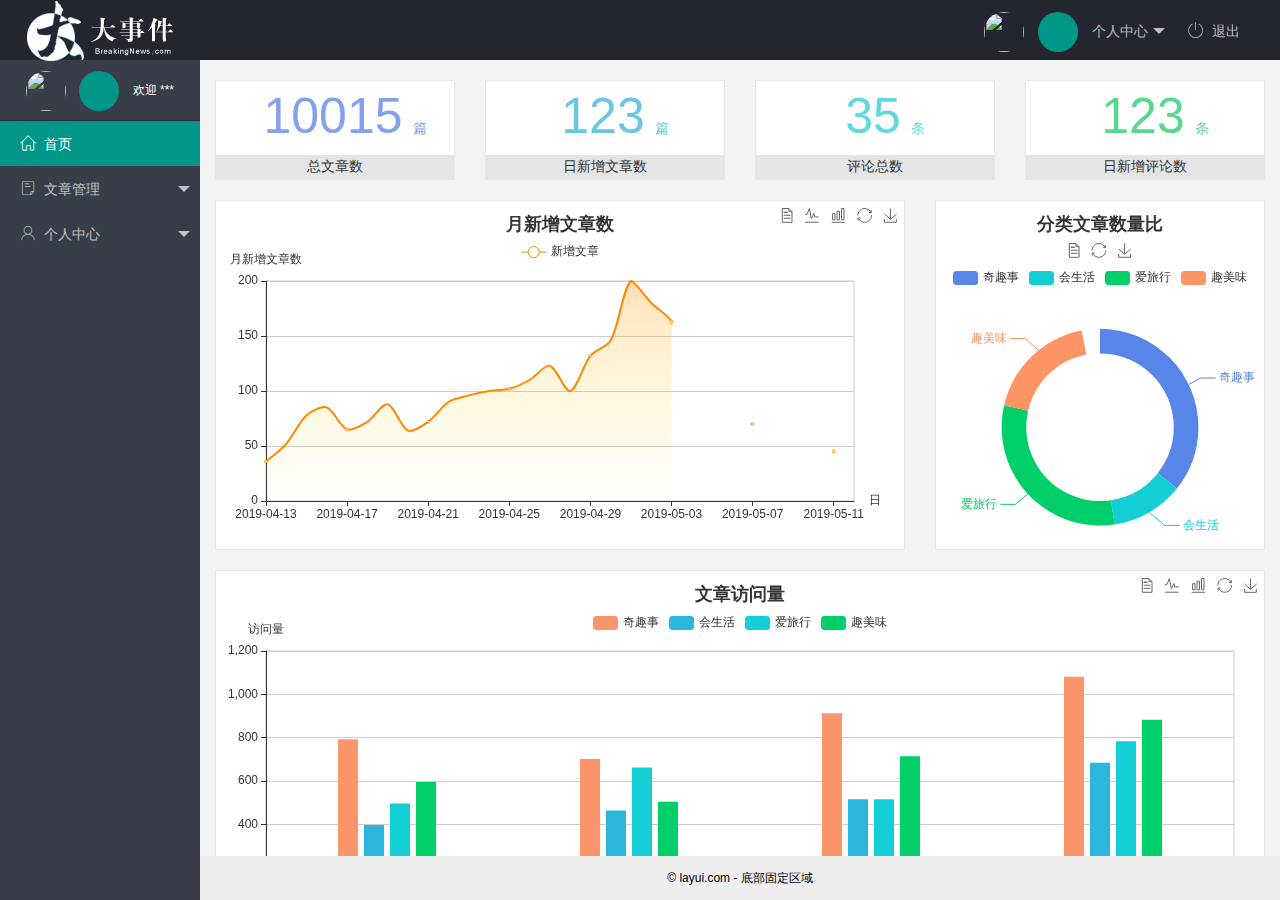
==== commit 6f965468: "完成个人中心功能的开发" ====
--- a/index.html
+++ b/index.html
@@ -26,12 +26,12 @@
                     <a href="javascript:;">
                         <img src="http://t.cn/RCzsdCq" class="layui-nav-img">
                         <span class="text-avatar"></span>
-                        贤心
+                        个人中心
                     </a>
                     <dl class="layui-nav-child">
-                        <dd><a href="">基本资料</a></dd>
-                        <dd><a href="">更换头像</a></dd>
-                        <dd><a href="">重置密码</a></dd>
+                        <dd><a href="/user/user_info.html" target="fm">基本资料</a></dd>
+                        <dd><a href="/user/user_avatar.html" target="fm">更换头像</a></dd>
+                        <dd><a href="/user/user_pwd.html" target="fm">重置密码</a></dd>
                     </dl>
                 </li>
                 <li class="layui-nav-item"><a href="javascript:;" id="btnLogout">
@@ -55,17 +55,17 @@
                     <li class="layui-nav-item ">
                         <a class="" href="javascript:;"><span class="iconfont  icon-16"></span>文章管理</a>
                         <dl class="layui-nav-child">
-                            <dd><a href="javascript:;">文章类别</a></dd>
-                            <dd><a href="javascript:;">文章列表</a></dd>
-                            <dd><a href="javascript:;">发表文章</a></dd>
+                            <dd><a href="javascript:;" target="fm"><i class="layui-icon layui-icon-app"></i>文章类别</a></dd>
+                            <dd><a href="javascript:;" target="fm"><i class="layui-icon layui-icon-app"></i>文章列表</a></dd>
+                            <dd><a href="javascript:;" target="fm"><i class="layui-icon layui-icon-app"></i>发表文章</a></dd>
                         </dl>
                     </li>
                     <li class="layui-nav-item">
                         <a href="javascript:;"><span class="iconfont  icon-user"></span>个人中心</a>
                         <dl class="layui-nav-child">
-                            <dd><a href="javascript:;">基本资料</a></dd>
-                            <dd><a href="javascript:;">更换头像</a></dd>
-                            <dd><a href="javascript:;">重置密码</a></dd>
+                            <dd><a href="/user/user_info.html" target="fm"><i class="layui-icon layui-icon-app"></i>基本资料</a></dd>
+                            <dd><a href="/user/user_avatar.html" target="fm"><i class="layui-icon layui-icon-app"></i>更换头像</a></dd>
+                            <dd><a href="/user/user_pwd.html" target="fm"><i class="layui-icon layui-icon-app"></i>重置密码</a></dd>
                         </dl>
                     </li>
                 </ul>
